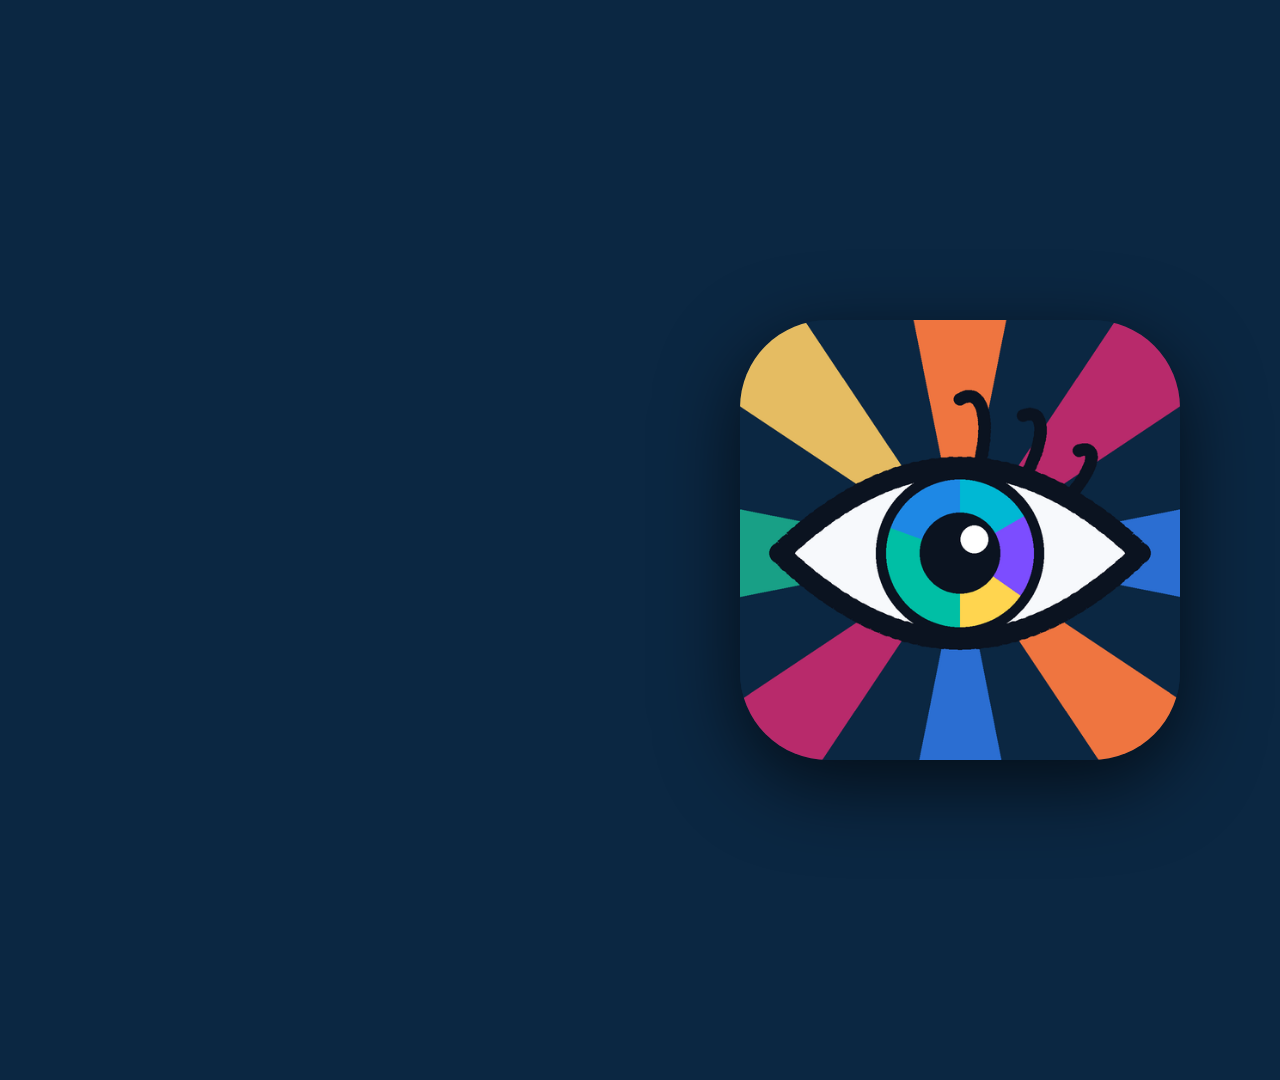
==== index.html @ 21c68a36 "Add files via upload" ====
<!DOCTYPE html>
<html lang="ru">
<head>
    <meta charset="UTF-8">
    <meta name="viewport" content="width=1920, height=1080, initial-scale=1.0, maximum-scale=1.0, user-scalable=no">
    <title>TiViLook</title>
    <link rel="stylesheet" href="style.css">
    <script type="text/javascript" src="$WEBAPIS/webapis/webapis.js"></script>
</head>
<body>
    <!-- Samsung native hardware video surface -->
    <object id="av-player" type="application/avplayer"></object>
    <!-- Fallback HTML5 player for desktop browser preview -->
    <video id="html5-player" autoplay playsinline></video>

    <!-- Top-left clock -->
    <div id="clock-badge">00:00</div>

    <!-- Top-right signal / status pill -->
    <div id="status-badge">
        <span id="status-dot"></span>
        <span id="status-text">Готов</span>
    </div>

    <!-- Left Sidebar: Test Channels -->
    <div id="side-panel" class="panel">
        <div class="panel-header">
            <div class="panel-title">TiViLook Test</div>
            <div class="panel-subtitle">Проверка Samsung TV (AVPlay)</div>
        </div>
        <div id="channel-list"></div>
        <div class="panel-footer">
            <span>▲▼ Выбор</span>
            <span>OK Пуск</span>
            <span>▶ Info</span>
            <span>◀ Закрыть</span>
        </div>
    </div>

    <!-- Right Panel: Stream Info & Diagnostics -->
    <div id="info-panel" class="panel hidden">
        <div class="panel-title center-title">Info</div>
        <div id="info-rows">
            <div class="info-row" id="info-ch">Канал: —</div>
            <div class="info-row" id="info-engine">Плеер: —</div>
            <div class="info-row info-gap" id="info-res">Разрешение: —</div>
            <div class="info-row" id="info-state">Состояние: —</div>
            <div class="info-row" id="info-tizen">Система: —</div>
        </div>
        <div class="diag-title">Журнал событий</div>
        <div id="diag-log"></div>
    </div>

    <!-- Bottom OSD Banner -->
    <div id="osd-bar" class="panel hidden">
        <div id="osd-channel-name">Канал</div>
        <div id="osd-channel-meta">Подключение...</div>
    </div>

    <!-- Toast Notification -->
    <div id="toast-box" class="hidden"></div>

    <!-- Splash Screen (TiViLook 16-ray eye, NO text) -->
    <div id="splash-overlay">
        <img id="splash-icon" src="icon.png" alt="">
    </div>

    <script type="text/javascript" src="app.js"></script>
</body>
</html>
---- style.css ----
* {
    box-sizing: border-box;
    margin: 0;
    padding: 0;
}

html, body {
    width: 1920px;
    height: 1080px;
    overflow: hidden;
    background-color: transparent;
    font-family: "SamsungOne", "Roboto", "DejaVu Sans", Arial, sans-serif;
    color: #F1F5F9;
    -webkit-user-select: none;
    user-select: none;
}

#av-player,
#html5-player {
    position: fixed;
    left: 0;
    top: 0;
    width: 1920px;
    height: 1080px;
    background-color: #000000;
    z-index: 1;
}

#html5-player {
    display: none;
    object-fit: contain;
}

.hidden {
    display: none !important;
}

.panel {
    background-color: rgba(20, 25, 36, 0.90);
    border: 2px solid rgba(0, 229, 255, 0.72);
    border-radius: 22px;
    box-shadow: 0 0 28px rgba(0, 229, 255, 0.28);
}

#clock-badge {
    position: fixed;
    left: 36px;
    top: 28px;
    z-index: 20;
    padding: 10px 22px;
    font-size: 28px;
    font-weight: 700;
    letter-spacing: 1px;
    color: #FFFFFF;
    background-color: rgba(15, 20, 30, 0.78);
    border: 1px solid rgba(255, 255, 255, 0.18);
    border-radius: 14px;
}

#status-badge {
    position: fixed;
    right: 36px;
    top: 28px;
    z-index: 20;
    padding: 10px 22px;
    font-size: 24px;
    font-weight: 600;
    color: #E2E8F0;
    background-color: rgba(15, 20, 30, 0.78);
    border: 1px solid rgba(255, 255, 255, 0.18);
    border-radius: 14px;
}

#status-dot {
    display: inline-block;
    width: 14px;
    height: 14px;
    margin-right: 10px;
    border-radius: 50%;
    background-color: #22C55E;
    vertical-align: middle;
}

#side-panel {
    position: fixed;
    left: 36px;
    top: 96px;
    bottom: 36px;
    width: 640px;
    z-index: 30;
    padding: 26px 24px 20px 24px;
}

.panel-header {
    padding-bottom: 18px;
    margin-bottom: 14px;
    border-bottom: 1px solid rgba(255, 255, 255, 0.12);
}

.panel-title {
    font-size: 34px;
    font-weight: 700;
    color: #00E5FF;
}

.center-title {
    text-align: center;
    margin-bottom: 18px;
}

.panel-subtitle {
    margin-top: 6px;
    font-size: 21px;
    color: #94A3B8;
}

#channel-list {
    height: 730px;
    overflow: hidden;
}

.ch-item {
    height: 82px;
    line-height: 82px;
    padding: 0 22px;
    margin-bottom: 10px;
    border-radius: 16px;
    background-color: rgba(34, 42, 60, 0.76);
    border: 2px solid transparent;
    font-size: 27px;
    font-weight: 500;
    color: #F1F5F9;
    white-space: nowrap;
    overflow: hidden;
    text-overflow: ellipsis;
}

.ch-item.focused {
    background-color: #00E5FF;
    border-color: #FFFFFF;
    color: #06101B;
    font-weight: 700;
}

.ch-badge {
    display: inline-block;
    width: 50px;
    height: 44px;
    line-height: 44px;
    text-align: center;
    border-radius: 10px;
    margin-right: 16px;
    font-size: 21px;
    font-weight: 700;
    color: #FFFFFF;
    background-color: #2B6ED2;
    vertical-align: middle;
}

.ch-item.focused .ch-badge {
    background-color: #0B2742;
    color: #FFFFFF;
}

.ch-playing-mark {
    display: inline-block;
    margin-right: 10px;
    color: #22C55E;
    font-weight: 700;
}

.ch-item.focused .ch-playing-mark {
    color: #06101B;
}

.panel-footer {
    position: absolute;
    left: 24px;
    right: 24px;
    bottom: 20px;
    padding-top: 14px;
    border-top: 1px solid rgba(255, 255, 255, 0.12);
    font-size: 20px;
    color: #94A3B8;
}

.panel-footer span {
    display: inline-block;
    margin-right: 22px;
}

#info-panel {
    position: fixed;
    right: 36px;
    top: 96px;
    width: 680px;
    z-index: 35;
    padding: 26px 28px;
}

.info-row {
    font-size: 24px;
    line-height: 36px;
    color: #F1F5F9;
    white-space: nowrap;
    overflow: hidden;
    text-overflow: ellipsis;
}

.info-gap {
    margin-top: 16px;
}

.diag-title {
    margin-top: 22px;
    margin-bottom: 10px;
    padding-top: 14px;
    border-top: 1px solid rgba(255, 255, 255, 0.14);
    font-size: 22px;
    font-weight: 700;
    color: #FFD54F;
}

#diag-log {
    height: 340px;
    overflow: hidden;
    padding: 12px 14px;
    border-radius: 12px;
    background-color: rgba(8, 12, 20, 0.85);
    font-family: "DejaVu Sans Mono", monospace;
    font-size: 18px;
    line-height: 26px;
    color: #CBD5E1;
}

#osd-bar {
    position: fixed;
    left: 160px;
    right: 160px;
    bottom: 36px;
    z-index: 25;
    padding: 22px 34px;
    text-align: center;
}

#osd-channel-name {
    font-size: 34px;
    font-weight: 700;
    color: #00E5FF;
}

#osd-channel-meta {
    margin-top: 8px;
    font-size: 23px;
    color: #E2E8F0;
}

#toast-box {
    position: fixed;
    left: 50%;
    bottom: 140px;
    width: 760px;
    margin-left: -380px;
    z-index: 50;
    padding: 18px 28px;
    text-align: center;
    font-size: 26px;
    font-weight: 600;
    color: #FFFFFF;
    background-color: rgba(11, 39, 66, 0.94);
    border: 2px solid #00E5FF;
    border-radius: 16px;
}

#splash-overlay {
    position: fixed;
    left: 0;
    top: 0;
    width: 1920px;
    height: 1080px;
    z-index: 100;
    background-color: #0B2742;
    text-align: center;
}

#splash-icon {
    width: 440px;
    height: 440px;
    margin-top: 320px;
    border-radius: 88px;
    box-shadow: 0 24px 80px rgba(0, 0, 0, 0.65);
}
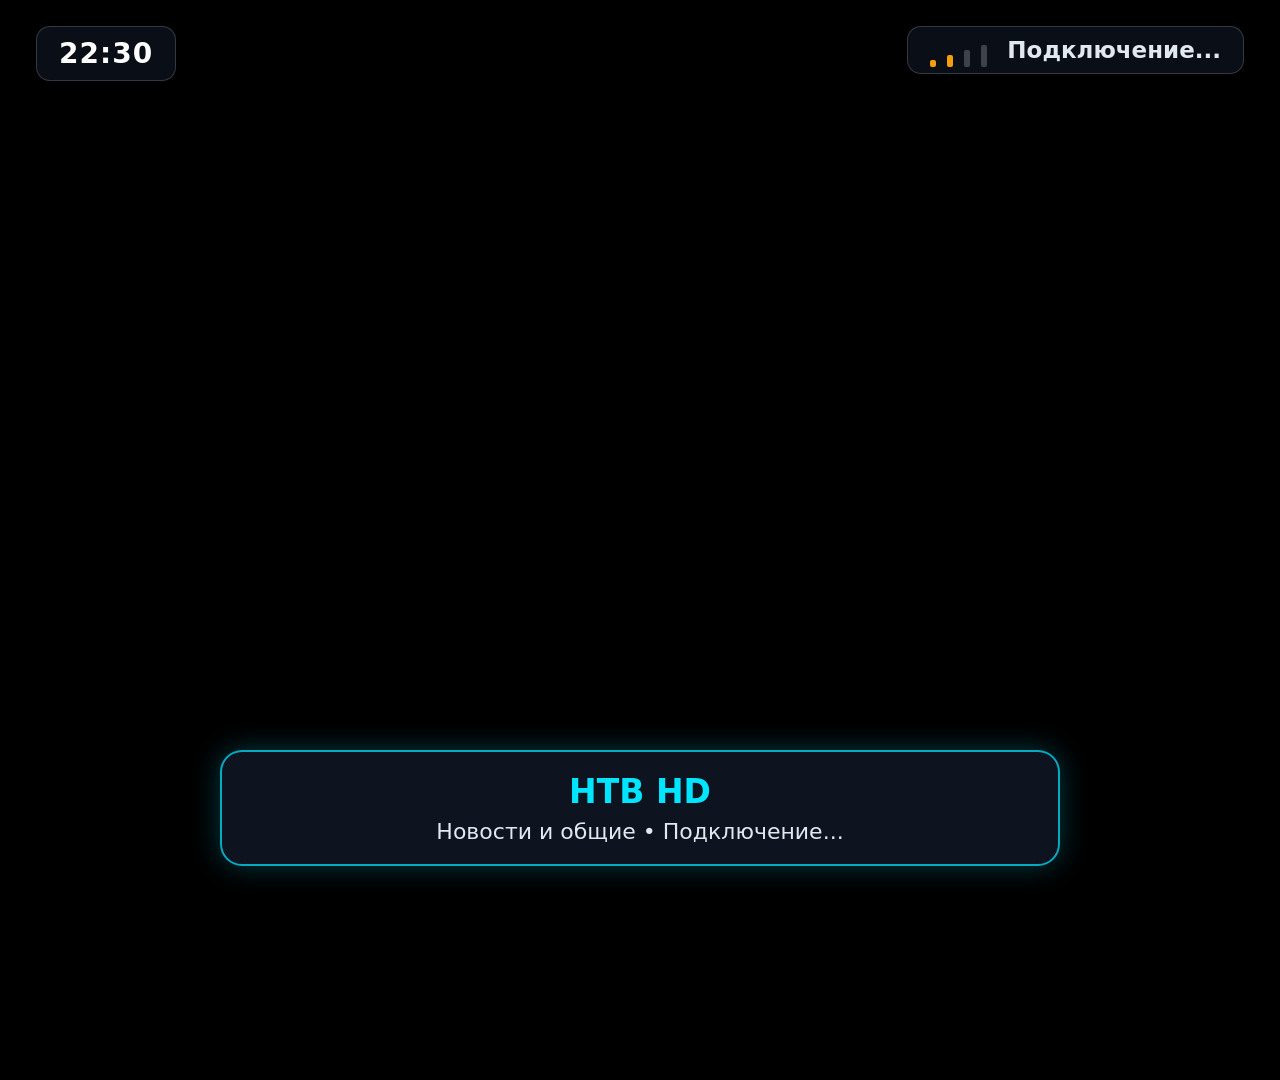
==== commit 8e89bbb6: "Add files via upload" ====
--- a/index.html
+++ b/index.html
@@ -8,59 +8,113 @@
     <script type="text/javascript" src="$WEBAPIS/webapis/webapis.js"></script>
 </head>
 <body>
-    <!-- Samsung native hardware video surface -->
     <object id="av-player" type="application/avplayer"></object>
-    <!-- Fallback HTML5 player for desktop browser preview -->
     <video id="html5-player" autoplay playsinline></video>
 
-    <!-- Top-left clock -->
     <div id="clock-badge">00:00</div>
 
-    <!-- Top-right signal / status pill -->
     <div id="status-badge">
-        <span id="status-dot"></span>
-        <span id="status-text">Готов</span>
+        <span id="signal-bars">
+            <span class="s-bar b1"></span>
+            <span class="s-bar b2"></span>
+            <span class="s-bar b3"></span>
+            <span class="s-bar b4"></span>
+        </span>
+        <span id="status-text">Запуск...</span>
     </div>
 
-    <!-- Left Sidebar: Test Channels -->
-    <div id="side-panel" class="panel">
-        <div class="panel-header">
-            <div class="panel-title">TiViLook Test</div>
-            <div class="panel-subtitle">Проверка Samsung TV (AVPlay)</div>
+    <!-- Left SIDE Panel (Playlists / Groups / Channels) -->
+    <div id="side-panel" class="panel hidden">
+        <div class="side-header">
+            <div class="side-brand">TiViLook</div>
+            <div id="side-counter">0 / 0</div>
+            <div class="side-tabs">
+                <span id="tab-playlists" class="side-tab">Плейлисты</span>
+                <span id="tab-groups" class="side-tab">Группы</span>
+                <span id="tab-channels" class="side-tab active">Каналы</span>
+            </div>
+            <div id="side-group-caption">Все каналы</div>
         </div>
-        <div id="channel-list"></div>
-        <div class="panel-footer">
-            <span>▲▼ Выбор</span>
-            <span>OK Пуск</span>
-            <span>▶ Info</span>
-            <span>◀ Закрыть</span>
+        <div id="side-list"></div>
+        <div class="side-footer" id="side-footer-hints">
+            <span class="hint-key">▲▼</span> Листать
+            <span class="hint-key">◀▶</span> Вкладки
+            <span class="hint-dot dot-yellow"></span> ★ Избр.
+            <span class="hint-dot dot-green"></span> Зеркало
+            <span class="hint-dot dot-blue"></span> Листы
         </div>
     </div>
 
-    <!-- Right Panel: Stream Info & Diagnostics -->
+    <!-- Right INFO Panel -->
     <div id="info-panel" class="panel hidden">
-        <div class="panel-title center-title">Info</div>
-        <div id="info-rows">
+        <div class="info-title">Info</div>
+        <div class="info-block">
+            <div class="info-row" id="info-playlist">Плейлист: Основной</div>
             <div class="info-row" id="info-ch">Канал: —</div>
+            <div class="info-row" id="info-group">Группа: —</div>
+            <div class="info-row info-gap" id="info-res">Разрешение: —</div>
+            <div class="info-row" id="info-proto">Поток: —</div>
+            <div class="info-row" id="info-state">Состояние: —</div>
+            <div class="info-row info-gap" id="info-catalog">Каталог: —</div>
             <div class="info-row" id="info-engine">Плеер: —</div>
-            <div class="info-row info-gap" id="info-res">Разрешение: —</div>
-            <div class="info-row" id="info-state">Состояние: —</div>
             <div class="info-row" id="info-tizen">Система: —</div>
         </div>
         <div class="diag-title">Журнал событий</div>
         <div id="diag-log"></div>
     </div>
 
-    <!-- Bottom OSD Banner -->
+    <!-- Center Modal: Add Playlist by URL -->
+    <div id="add-url-modal" class="panel hidden">
+        <div class="modal-title">Добавить плейлист по ссылке</div>
+        <div class="modal-subtitle">Введите URL с пульта или вставьте со смартфона (SmartThings / пульт)</div>
+
+        <div class="form-label">Название плейлиста (необязательно)</div>
+        <div id="field-wrap-title" class="input-wrap">
+            <input id="pl-input-title" type="text" placeholder="Например: Мой лист">
+        </div>
+
+        <div class="form-label">Ссылка на M3U / M3U8 (поддерживаются короткие ссылки)</div>
+        <div id="field-wrap-url" class="input-wrap">
+            <input id="pl-input-url" type="text" placeholder="http://...">
+        </div>
+
+        <div class="preset-label">Быстрая вставка в ссылку (◀ ▶ и OK):</div>
+        <div id="preset-row">
+            <span class="preset-btn" data-val="http://">http://</span>
+            <span class="preset-btn" data-val="https://">https://</span>
+            <span class="preset-btn" data-val="clck.ru/">clck.ru/</span>
+            <span class="preset-btn" data-val="tinyurl.com/">tinyurl.com/</span>
+            <span class="preset-btn" data-val=".m3u">.m3u</span>
+            <span class="preset-btn" data-val=".m3u8">.m3u8</span>
+            <span class="preset-btn preset-clear" data-val="CLEAR">Очистить</span>
+        </div>
+
+        <div id="modal-actions-row">
+            <span id="btn-pl-save" class="modal-btn primary-btn">✓ Загрузить и сохранить</span>
+            <span id="btn-pl-cancel" class="modal-btn">Отмена</span>
+        </div>
+
+        <div id="add-url-status"></div>
+    </div>
+
+    <!-- Center Modal: Delete Playlist / USB Picker -->
+    <div id="sublist-modal" class="panel hidden">
+        <div id="sublist-title" class="modal-title">Выбор</div>
+        <div id="sublist-subtitle" class="modal-subtitle"></div>
+        <div id="sublist-items"></div>
+        <div class="modal-footer-hint">▲▼ Выбор  •  OK Подтвердить  •  Назад Отмена</div>
+    </div>
+
+    <!-- Bottom OSD Bar -->
     <div id="osd-bar" class="panel hidden">
         <div id="osd-channel-name">Канал</div>
         <div id="osd-channel-meta">Подключение...</div>
     </div>
 
-    <!-- Toast Notification -->
+    <!-- Toast -->
     <div id="toast-box" class="hidden"></div>
 
-    <!-- Splash Screen (TiViLook 16-ray eye, NO text) -->
+    <!-- Splash Screen (16-ray eye, NO text) -->
     <div id="splash-overlay">
         <img id="splash-icon" src="icon.png" alt="">
     </div>
--- a/style.css
+++ b/style.css
@@ -36,23 +36,23 @@
 }
 
 .panel {
-    background-color: rgba(20, 25, 36, 0.90);
+    background-color: rgba(16, 22, 34, 0.92);
     border: 2px solid rgba(0, 229, 255, 0.72);
     border-radius: 22px;
-    box-shadow: 0 0 28px rgba(0, 229, 255, 0.28);
+    box-shadow: 0 0 28px rgba(0, 229, 255, 0.26);
 }
 
 #clock-badge {
     position: fixed;
     left: 36px;
-    top: 28px;
+    top: 26px;
     z-index: 20;
     padding: 10px 22px;
     font-size: 28px;
     font-weight: 700;
     letter-spacing: 1px;
     color: #FFFFFF;
-    background-color: rgba(15, 20, 30, 0.78);
+    background-color: rgba(14, 19, 30, 0.78);
     border: 1px solid rgba(255, 255, 255, 0.18);
     border-radius: 14px;
 }
@@ -60,74 +60,123 @@
 #status-badge {
     position: fixed;
     right: 36px;
-    top: 28px;
+    top: 26px;
     z-index: 20;
     padding: 10px 22px;
-    font-size: 24px;
+    font-size: 23px;
     font-weight: 600;
     color: #E2E8F0;
-    background-color: rgba(15, 20, 30, 0.78);
+    background-color: rgba(14, 19, 30, 0.78);
     border: 1px solid rgba(255, 255, 255, 0.18);
     border-radius: 14px;
 }
 
-#status-dot {
-    display: inline-block;
-    width: 14px;
-    height: 14px;
-    margin-right: 10px;
-    border-radius: 50%;
-    background-color: #22C55E;
+#signal-bars {
+    display: inline-block;
     vertical-align: middle;
-}
-
+    margin-right: 12px;
+    height: 22px;
+}
+
+.s-bar {
+    display: inline-block;
+    width: 6px;
+    margin-right: 3px;
+    border-radius: 2px;
+    background-color: rgba(255, 255, 255, 0.25);
+    vertical-align: bottom;
+}
+
+.s-bar.b1 { height: 7px; }
+.s-bar.b2 { height: 12px; }
+.s-bar.b3 { height: 17px; }
+.s-bar.b4 { height: 22px; margin-right: 0; }
+
+/* Left SIDE Panel */
 #side-panel {
     position: fixed;
     left: 36px;
-    top: 96px;
-    bottom: 36px;
-    width: 640px;
+    top: 90px;
+    bottom: 34px;
+    width: 720px;
     z-index: 30;
-    padding: 26px 24px 20px 24px;
-}
-
-.panel-header {
-    padding-bottom: 18px;
-    margin-bottom: 14px;
-    border-bottom: 1px solid rgba(255, 255, 255, 0.12);
-}
-
-.panel-title {
-    font-size: 34px;
+    padding: 22px 22px 18px 22px;
+}
+
+.side-header {
+    position: relative;
+    padding-bottom: 14px;
+    margin-bottom: 12px;
+    border-bottom: 1px solid rgba(255, 255, 255, 0.14);
+}
+
+.side-brand {
+    font-size: 32px;
     font-weight: 700;
     color: #00E5FF;
-}
-
-.center-title {
-    text-align: center;
-    margin-bottom: 18px;
-}
-
-.panel-subtitle {
-    margin-top: 6px;
-    font-size: 21px;
-    color: #94A3B8;
-}
-
-#channel-list {
-    height: 730px;
-    overflow: hidden;
-}
-
-.ch-item {
-    height: 82px;
-    line-height: 82px;
-    padding: 0 22px;
-    margin-bottom: 10px;
-    border-radius: 16px;
-    background-color: rgba(34, 42, 60, 0.76);
+    line-height: 36px;
+}
+
+#side-counter {
+    position: absolute;
+    right: 2px;
+    top: 6px;
+    font-size: 22px;
+    font-weight: 600;
+    color: #94A3B8;
+}
+
+.side-tabs {
+    margin-top: 12px;
+}
+
+.side-tab {
+    display: inline-block;
+    padding: 6px 16px;
+    margin-right: 8px;
+    border-radius: 10px;
+    font-size: 20px;
+    font-weight: 600;
+    color: #94A3B8;
+    background-color: rgba(255, 255, 255, 0.06);
+    border: 1px solid rgba(255, 255, 255, 0.10);
+}
+
+.side-tab.active {
+    background-color: rgba(0, 229, 255, 0.22);
+    border-color: #00E5FF;
+    color: #FFFFFF;
+}
+
+#side-group-caption {
+    position: absolute;
+    right: 2px;
+    bottom: 18px;
+    max-width: 245px;
+    font-size: 20px;
+    font-weight: 600;
+    color: #FFD54F;
+    white-space: nowrap;
+    overflow: hidden;
+    text-overflow: ellipsis;
+    text-align: right;
+}
+
+#side-list {
+    height: 726px;
+    overflow: hidden;
+}
+
+.list-row {
+    position: relative;
+    height: 74px;
+    line-height: 70px;
+    margin-bottom: 7px;
+    padding: 0 116px 0 18px;
+    border-radius: 15px;
+    background-color: rgba(32, 40, 58, 0.72);
     border: 2px solid transparent;
-    font-size: 27px;
+    font-size: 24px;
     font-weight: 500;
     color: #F1F5F9;
     white-space: nowrap;
@@ -135,72 +184,186 @@
     text-overflow: ellipsis;
 }
 
-.ch-item.focused {
+.list-row.focused {
     background-color: #00E5FF;
     border-color: #FFFFFF;
     color: #06101B;
     font-weight: 700;
 }
 
-.ch-badge {
-    display: inline-block;
-    width: 50px;
-    height: 44px;
-    line-height: 44px;
-    text-align: center;
-    border-radius: 10px;
-    margin-right: 16px;
-    font-size: 21px;
+.list-row.action-row {
+    background-color: rgba(22, 46, 74, 0.72);
+    border-color: rgba(0, 229, 255, 0.22);
+}
+
+.list-row.action-row.focused {
+    background-color: #00E5FF;
+    border-color: #FFFFFF;
+    color: #06101B;
+}
+
+.list-row.danger-row {
+    background-color: rgba(74, 22, 30, 0.72);
+    border-color: rgba(239, 68, 68, 0.35);
+    color: #FCA5A5;
+}
+
+.list-row.danger-row.focused {
+    background-color: #EF4444;
+    border-color: #FFFFFF;
+    color: #FFFFFF;
+}
+
+.row-badge {
+    display: inline-block;
+    width: 46px;
+    height: 40px;
+    line-height: 40px;
+    text-align: center;
+    border-radius: 9px;
+    margin-right: 14px;
+    font-size: 19px;
     font-weight: 700;
     color: #FFFFFF;
     background-color: #2B6ED2;
     vertical-align: middle;
 }
 
-.ch-item.focused .ch-badge {
+.list-row.focused .row-badge {
     background-color: #0B2742;
     color: #FFFFFF;
 }
 
-.ch-playing-mark {
-    display: inline-block;
-    margin-right: 10px;
+.row-play-mark {
+    display: inline-block;
+    margin-right: 8px;
     color: #22C55E;
     font-weight: 700;
 }
 
-.ch-item.focused .ch-playing-mark {
+.list-row.focused .row-play-mark {
     color: #06101B;
 }
 
-.panel-footer {
+.row-right {
     position: absolute;
-    left: 24px;
-    right: 24px;
-    bottom: 20px;
-    padding-top: 14px;
-    border-top: 1px solid rgba(255, 255, 255, 0.12);
-    font-size: 20px;
-    color: #94A3B8;
-}
-
-.panel-footer span {
-    display: inline-block;
-    margin-right: 22px;
-}
-
-#info-panel {
-    position: fixed;
-    right: 36px;
-    top: 96px;
-    width: 680px;
-    z-index: 35;
-    padding: 26px 28px;
-}
-
-.info-row {
+    right: 18px;
+    top: 0;
+    height: 70px;
+    line-height: 70px;
+    font-size: 21px;
+    font-weight: 600;
+    color: #94A3B8;
+    text-align: right;
+}
+
+.list-row.focused .row-right {
+    color: #06101B;
+}
+
+.list-row.danger-row.focused .row-right {
+    color: #FFFFFF;
+}
+
+.fav-star {
+    color: #FFD54F;
+    font-size: 24px;
+    margin-left: 8px;
+}
+
+.list-row.focused .fav-star {
+    color: #0B2742;
+}
+
+.proto-tag {
+    display: inline-block;
+    font-size: 15px;
+    font-weight: 700;
+    padding: 2px 7px;
+    border-radius: 6px;
+    line-height: 20px;
+    vertical-align: middle;
+    background-color: rgba(255, 255, 255, 0.10);
+    color: #CBD5E1;
+}
+
+.list-row.focused .proto-tag {
+    background-color: rgba(6, 16, 27, 0.16);
+    color: #06101B;
+}
+
+.empty-hint {
+    padding: 48px 24px;
+    text-align: center;
     font-size: 24px;
     line-height: 36px;
+    color: #94A3B8;
+}
+
+.side-footer {
+    position: absolute;
+    left: 22px;
+    right: 22px;
+    bottom: 16px;
+    padding-top: 12px;
+    border-top: 1px solid rgba(255, 255, 255, 0.12);
+    font-size: 18px;
+    color: #94A3B8;
+    white-space: nowrap;
+}
+
+.hint-key {
+    display: inline-block;
+    padding: 1px 7px;
+    margin-right: 4px;
+    margin-left: 10px;
+    border-radius: 5px;
+    background-color: rgba(255, 255, 255, 0.12);
+    color: #FFFFFF;
+    font-weight: 700;
+    font-size: 17px;
+}
+
+.hint-key:first-child {
+    margin-left: 0;
+}
+
+.hint-dot {
+    display: inline-block;
+    width: 13px;
+    height: 13px;
+    border-radius: 50%;
+    vertical-align: middle;
+    margin-left: 13px;
+    margin-right: 5px;
+}
+
+.dot-yellow { background-color: #FACC15; }
+.dot-green  { background-color: #22C55E; }
+.dot-blue   { background-color: #38BDF8; }
+.dot-red    { background-color: #EF4444; }
+
+/* Right INFO Panel */
+#info-panel {
+    position: fixed;
+    right: 36px;
+    top: 90px;
+    width: 720px;
+    z-index: 35;
+    padding: 24px 26px;
+}
+
+.info-title {
+    font-size: 32px;
+    font-weight: 700;
+    color: #00E5FF;
+    text-align: center;
+    margin-bottom: 14px;
+}
+
+.info-row {
+    font-size: 22px;
+    line-height: 33px;
     color: #F1F5F9;
     white-space: nowrap;
     overflow: hidden;
@@ -208,70 +371,239 @@
 }
 
 .info-gap {
+    margin-top: 11px;
+}
+
+.diag-title {
     margin-top: 16px;
-}
-
-.diag-title {
-    margin-top: 22px;
     margin-bottom: 10px;
-    padding-top: 14px;
+    padding-top: 12px;
     border-top: 1px solid rgba(255, 255, 255, 0.14);
-    font-size: 22px;
+    font-size: 21px;
     font-weight: 700;
     color: #FFD54F;
 }
 
 #diag-log {
-    height: 340px;
+    height: 315px;
     overflow: hidden;
     padding: 12px 14px;
     border-radius: 12px;
-    background-color: rgba(8, 12, 20, 0.85);
+    background-color: rgba(8, 12, 20, 0.88);
     font-family: "DejaVu Sans Mono", monospace;
-    font-size: 18px;
-    line-height: 26px;
+    font-size: 17px;
+    line-height: 24px;
     color: #CBD5E1;
 }
 
+/* Center Modals (Add URL & Sublist) */
+#add-url-modal,
+#sublist-modal {
+    position: fixed;
+    left: 50%;
+    top: 50%;
+    width: 1180px;
+    margin-left: -590px;
+    z-index: 60;
+    padding: 34px 40px 30px 40px;
+    background-color: rgba(14, 20, 33, 0.96);
+}
+
+#add-url-modal {
+    height: 670px;
+    margin-top: -335px;
+}
+
+#sublist-modal {
+    height: 700px;
+    margin-top: -350px;
+}
+
+.modal-title {
+    font-size: 34px;
+    font-weight: 700;
+    color: #00E5FF;
+    text-align: center;
+}
+
+.modal-subtitle {
+    margin-top: 8px;
+    margin-bottom: 24px;
+    font-size: 21px;
+    color: #94A3B8;
+    text-align: center;
+}
+
+.form-label {
+    font-size: 21px;
+    font-weight: 600;
+    color: #CBD5E1;
+    margin-bottom: 8px;
+}
+
+.input-wrap {
+    margin-bottom: 20px;
+    padding: 6px;
+    border-radius: 14px;
+    border: 3px solid rgba(255, 255, 255, 0.18);
+    background-color: rgba(8, 12, 22, 0.90);
+}
+
+.input-wrap.focused {
+    border-color: #00E5FF;
+    box-shadow: 0 0 18px rgba(0, 229, 255, 0.35);
+}
+
+.input-wrap input {
+    width: 100%;
+    height: 54px;
+    padding: 0 16px;
+    border: none;
+    outline: none;
+    background-color: transparent;
+    color: #FFFFFF;
+    font-size: 25px;
+    font-family: "SamsungOne", "Roboto", Arial, sans-serif;
+}
+
+.preset-label {
+    font-size: 19px;
+    color: #94A3B8;
+    margin-bottom: 10px;
+}
+
+#preset-row {
+    margin-bottom: 28px;
+}
+
+.preset-btn {
+    display: inline-block;
+    padding: 10px 18px;
+    margin-right: 10px;
+    margin-bottom: 8px;
+    border-radius: 11px;
+    font-size: 21px;
+    font-weight: 600;
+    color: #E2E8F0;
+    background-color: rgba(36, 46, 68, 0.85);
+    border: 2px solid rgba(255, 255, 255, 0.14);
+}
+
+.preset-btn.preset-clear {
+    color: #FCA5A5;
+    border-color: rgba(239, 68, 68, 0.35);
+}
+
+.preset-btn.focused {
+    background-color: #00E5FF;
+    border-color: #FFFFFF;
+    color: #06101B;
+}
+
+.preset-btn.preset-clear.focused {
+    background-color: #EF4444;
+    border-color: #FFFFFF;
+    color: #FFFFFF;
+}
+
+#modal-actions-row {
+    text-align: center;
+    margin-top: 8px;
+}
+
+.modal-btn {
+    display: inline-block;
+    padding: 16px 38px;
+    margin: 0 14px;
+    border-radius: 14px;
+    font-size: 25px;
+    font-weight: 700;
+    color: #E2E8F0;
+    background-color: rgba(36, 46, 68, 0.90);
+    border: 2px solid rgba(255, 255, 255, 0.18);
+}
+
+.modal-btn.primary-btn {
+    background-color: rgba(16, 120, 88, 0.88);
+    border-color: #22C55E;
+    color: #FFFFFF;
+}
+
+.modal-btn.focused {
+    background-color: #00E5FF;
+    border-color: #FFFFFF;
+    color: #06101B;
+}
+
+#add-url-status {
+    margin-top: 20px;
+    min-height: 32px;
+    text-align: center;
+    font-size: 22px;
+    font-weight: 600;
+    color: #FFD54F;
+}
+
+#sublist-items {
+    height: 486px;
+    overflow: hidden;
+}
+
+.modal-footer-hint {
+    position: absolute;
+    left: 40px;
+    right: 40px;
+    bottom: 24px;
+    text-align: center;
+    font-size: 20px;
+    color: #94A3B8;
+}
+
+/* Bottom OSD Bar */
 #osd-bar {
     position: fixed;
-    left: 160px;
-    right: 160px;
-    bottom: 36px;
+    left: 220px;
+    right: 220px;
+    bottom: 34px;
     z-index: 25;
-    padding: 22px 34px;
+    padding: 20px 32px;
     text-align: center;
 }
 
 #osd-channel-name {
-    font-size: 34px;
+    font-size: 33px;
     font-weight: 700;
     color: #00E5FF;
+    white-space: nowrap;
+    overflow: hidden;
+    text-overflow: ellipsis;
 }
 
 #osd-channel-meta {
     margin-top: 8px;
-    font-size: 23px;
+    font-size: 22px;
     color: #E2E8F0;
 }
 
+/* Toast */
 #toast-box {
     position: fixed;
     left: 50%;
-    bottom: 140px;
-    width: 760px;
-    margin-left: -380px;
-    z-index: 50;
+    bottom: 148px;
+    width: 820px;
+    margin-left: -410px;
+    z-index: 80;
     padding: 18px 28px;
     text-align: center;
-    font-size: 26px;
-    font-weight: 600;
-    color: #FFFFFF;
-    background-color: rgba(11, 39, 66, 0.94);
+    font-size: 25px;
+    font-weight: 600;
+    color: #FFFFFF;
+    background-color: rgba(11, 39, 66, 0.96);
     border: 2px solid #00E5FF;
     border-radius: 16px;
 }
 
+/* Splash */
 #splash-overlay {
     position: fixed;
     left: 0;
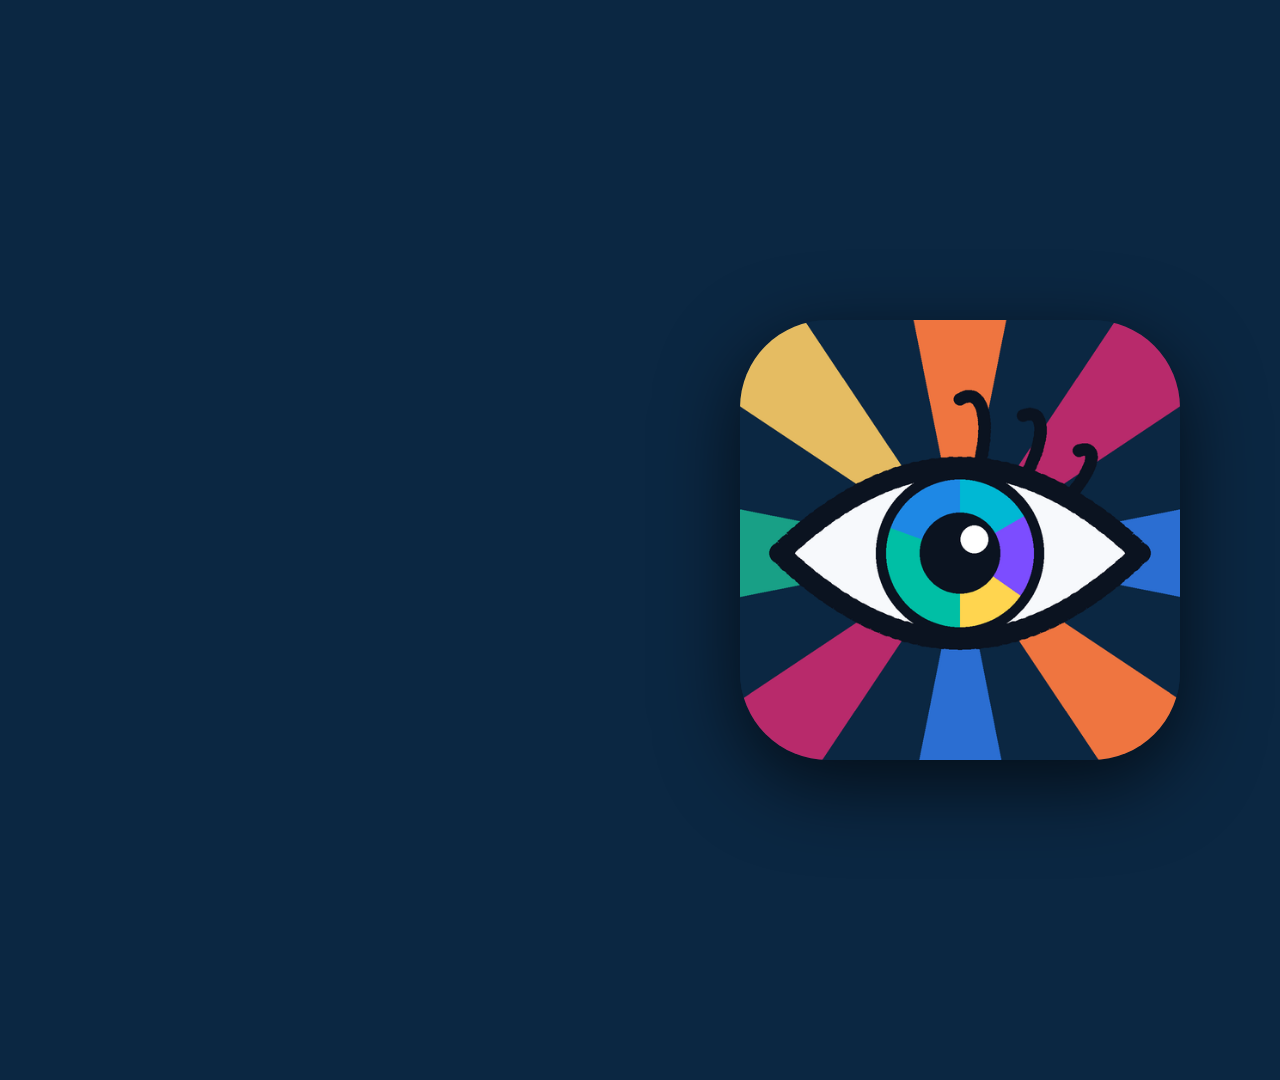
==== commit 4865187a: "Add files via upload" ====
--- a/index.html
+++ b/index.html
@@ -105,6 +105,15 @@
         <div class="modal-footer-hint">▲▼ Выбор  •  OK Подтвердить  •  Назад Отмена</div>
     </div>
 
+    <!-- Center Modal: Settings & Themes (Stage 3A) -->
+    <div id="settings-modal" class="panel hidden">
+        <div class="modal-title">Темы и настройки</div>
+        <div class="modal-subtitle">Мгновенный предпросмотр — стрелки ◀ ▶ или OK меняют параметр</div>
+        <div id="theme-swatches"></div>
+        <div id="settings-list"></div>
+        <div class="modal-footer-hint">▲▼ Пункт  •  ◀▶ / OK Изменить  •  Назад Сохранить и закрыть</div>
+    </div>
+
     <!-- Bottom OSD Bar -->
     <div id="osd-bar" class="panel hidden">
         <div id="osd-channel-name">Канал</div>
@@ -119,6 +128,7 @@
         <img id="splash-icon" src="icon.png" alt="">
     </div>
 
+    <script type="text/javascript" src="themes.js"></script>
     <script type="text/javascript" src="app.js"></script>
 </body>
 </html>
--- a/style.css
+++ b/style.css
@@ -622,3 +622,88 @@
     border-radius: 88px;
     box-shadow: 0 24px 80px rgba(0, 0, 0, 0.65);
 }
+
+/* Settings & Themes Modal (Stage 3A) */
+#settings-modal {
+    position: fixed;
+    left: 50%;
+    top: 50%;
+    width: 1180px;
+    height: 760px;
+    margin-left: -590px;
+    margin-top: -380px;
+    z-index: 65;
+    padding: 30px 40px 26px 40px;
+}
+
+#theme-swatches {
+    text-align: center;
+    margin-bottom: 18px;
+}
+
+.swatch-item {
+    display: inline-block;
+    padding: 7px 14px;
+    margin: 0 5px 6px 5px;
+    border-radius: 10px;
+    border: 2px solid transparent;
+    font-size: 18px;
+    font-weight: 600;
+    opacity: 0.68;
+}
+
+.swatch-item.active {
+    opacity: 1;
+    border-width: 3px;
+}
+
+.swatch-dot {
+    display: inline-block;
+    width: 12px;
+    height: 12px;
+    border-radius: 50%;
+    margin-right: 8px;
+    vertical-align: middle;
+}
+
+#settings-list {
+    height: 515px;
+    overflow: hidden;
+}
+
+.settings-row {
+    position: relative;
+    height: 66px;
+    line-height: 62px;
+    margin-bottom: 8px;
+    padding: 0 24px;
+    border-radius: 14px;
+    border: 2px solid transparent;
+    font-size: 24px;
+    font-weight: 500;
+    white-space: nowrap;
+    overflow: hidden;
+}
+
+.settings-row.focused {
+    font-weight: 700;
+}
+
+.settings-label {
+    display: inline-block;
+    max-width: 60%;
+    overflow: hidden;
+    text-overflow: ellipsis;
+    vertical-align: middle;
+}
+
+.settings-val {
+    position: absolute;
+    right: 24px;
+    top: 0;
+    height: 62px;
+    line-height: 62px;
+    font-size: 23px;
+    font-weight: 600;
+    text-align: right;
+}
